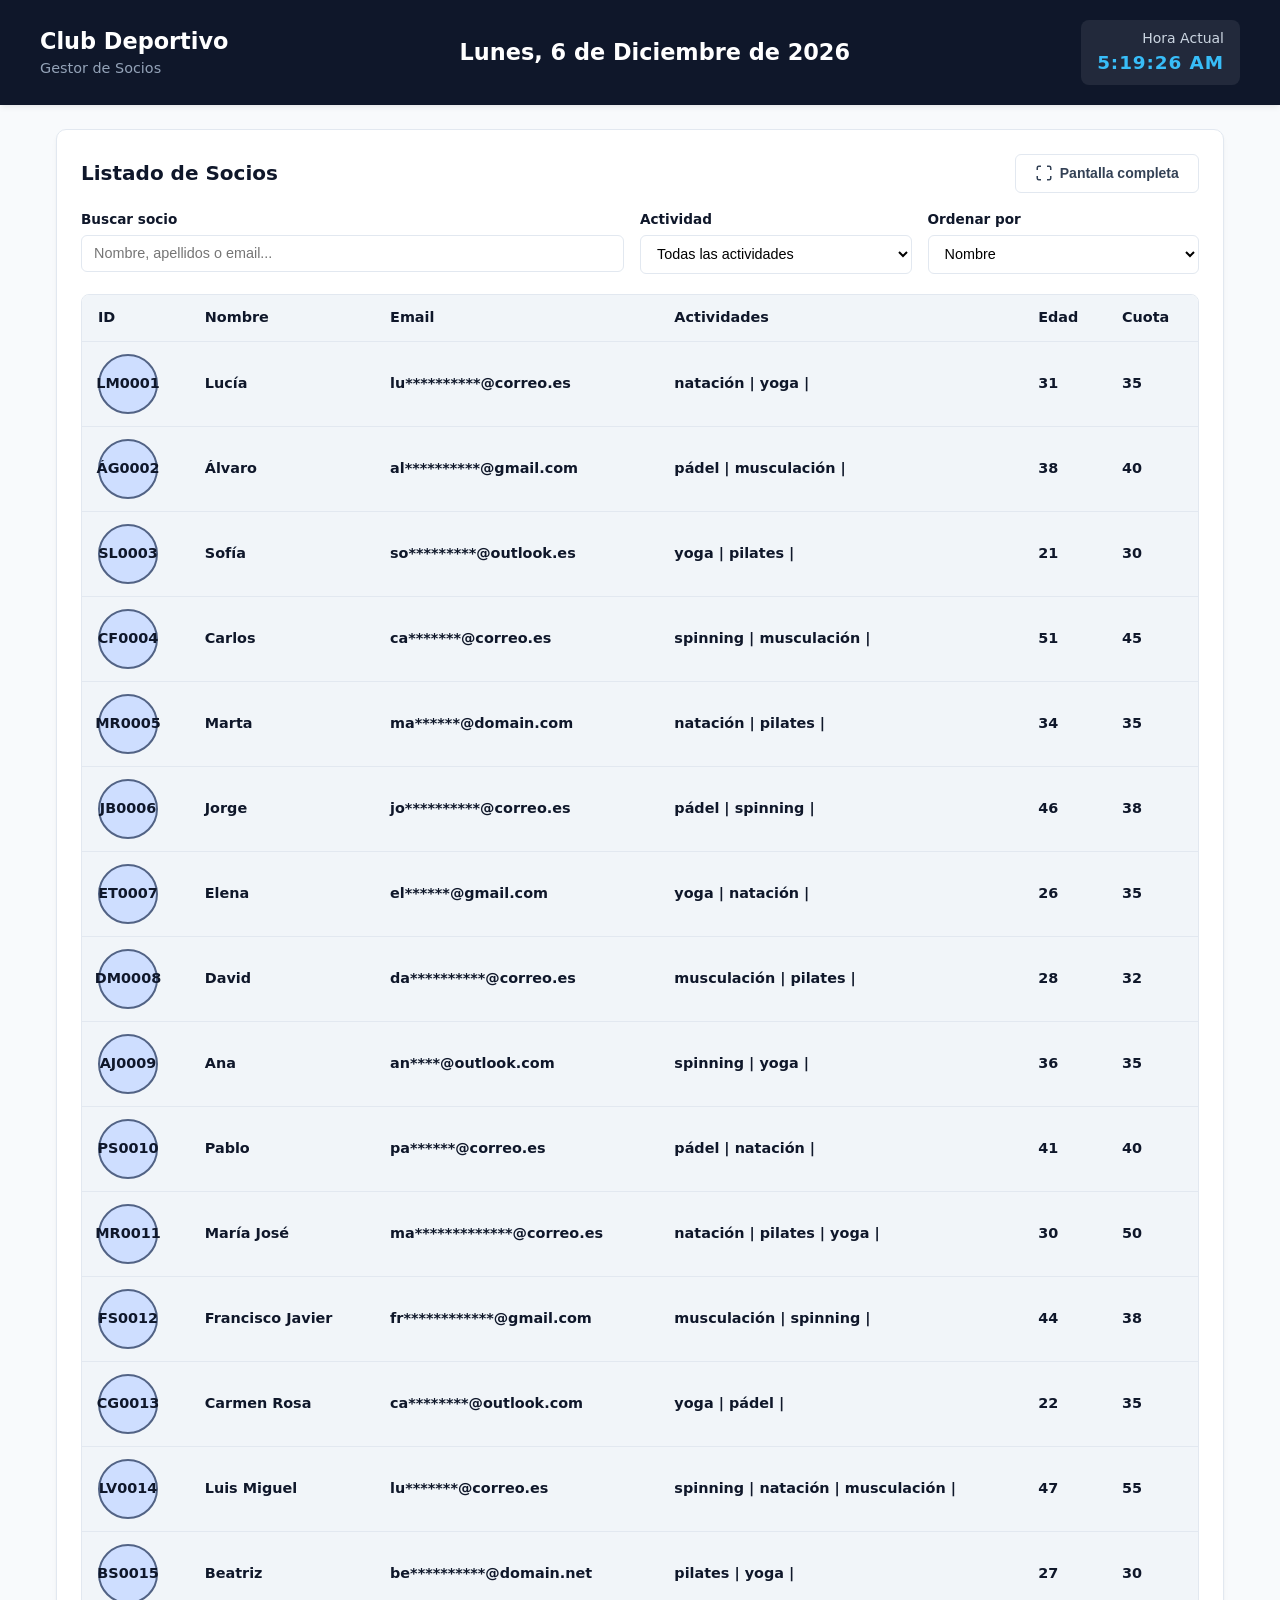
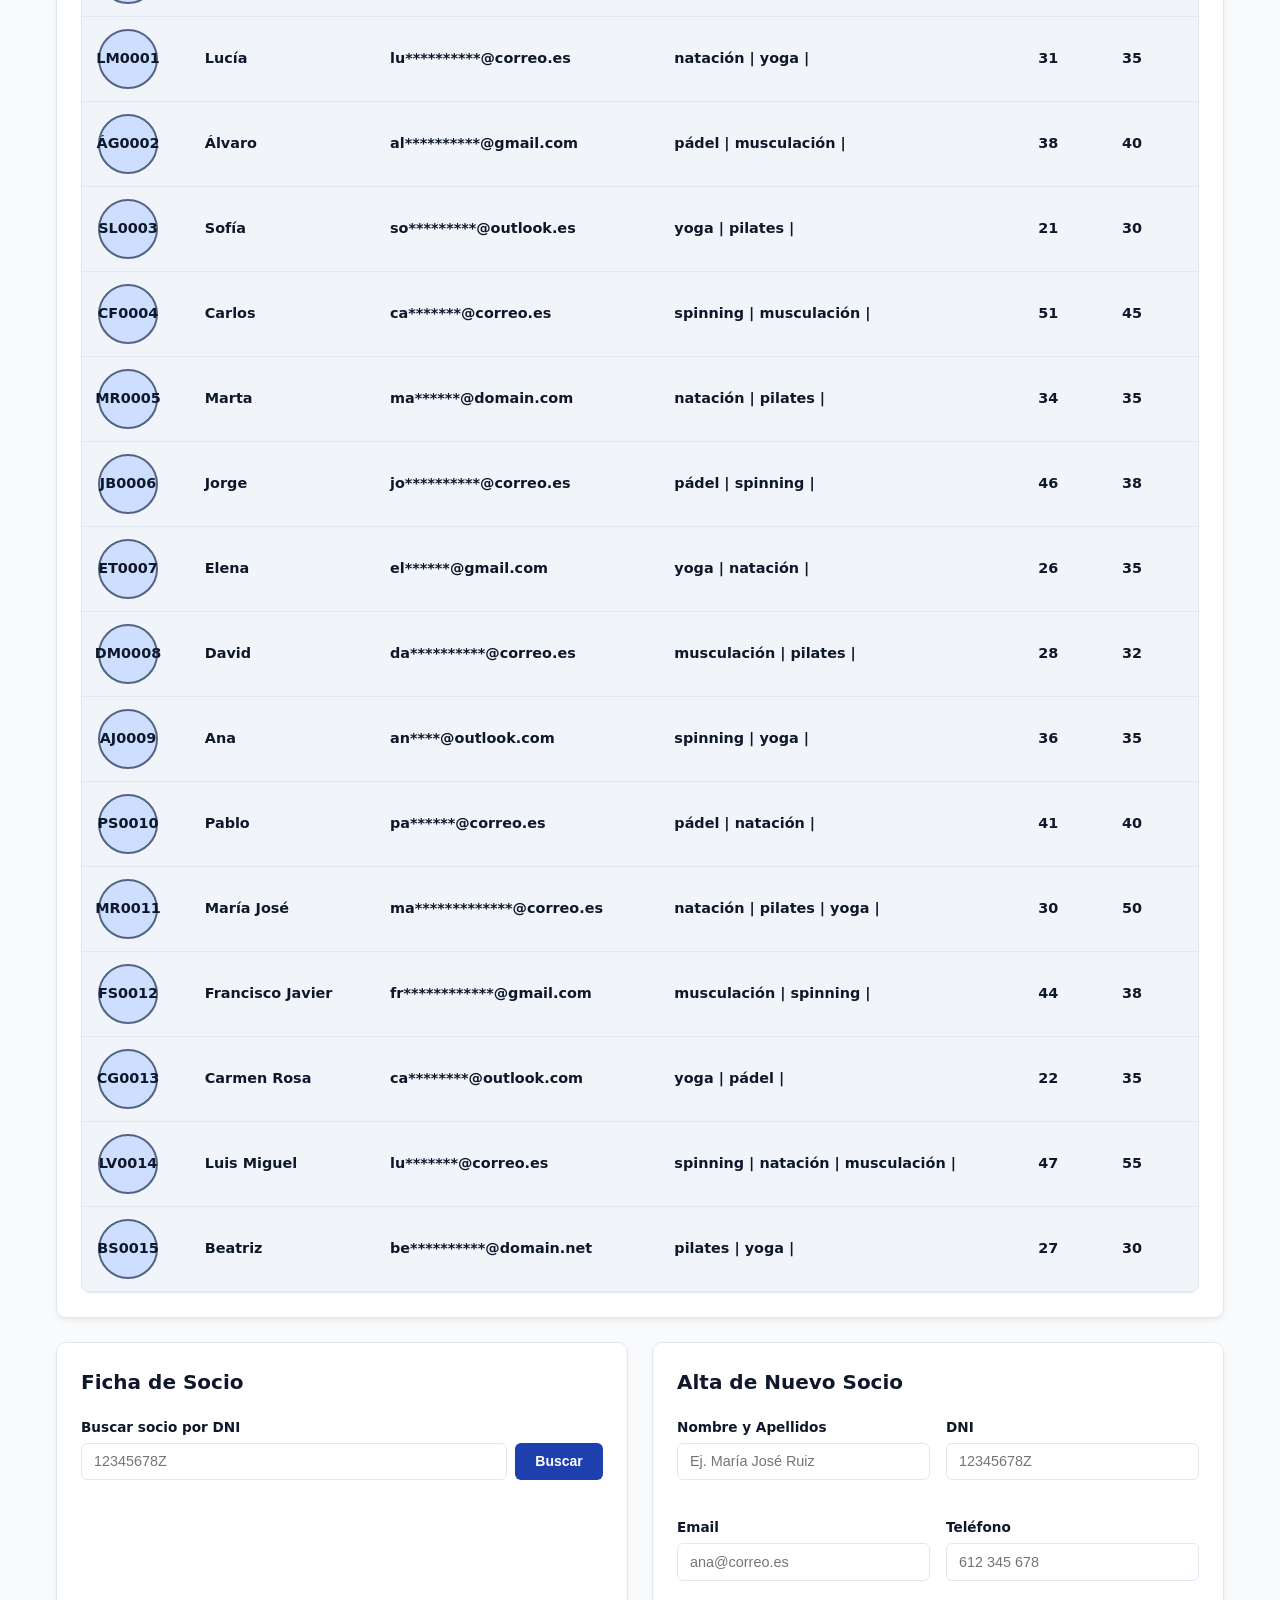
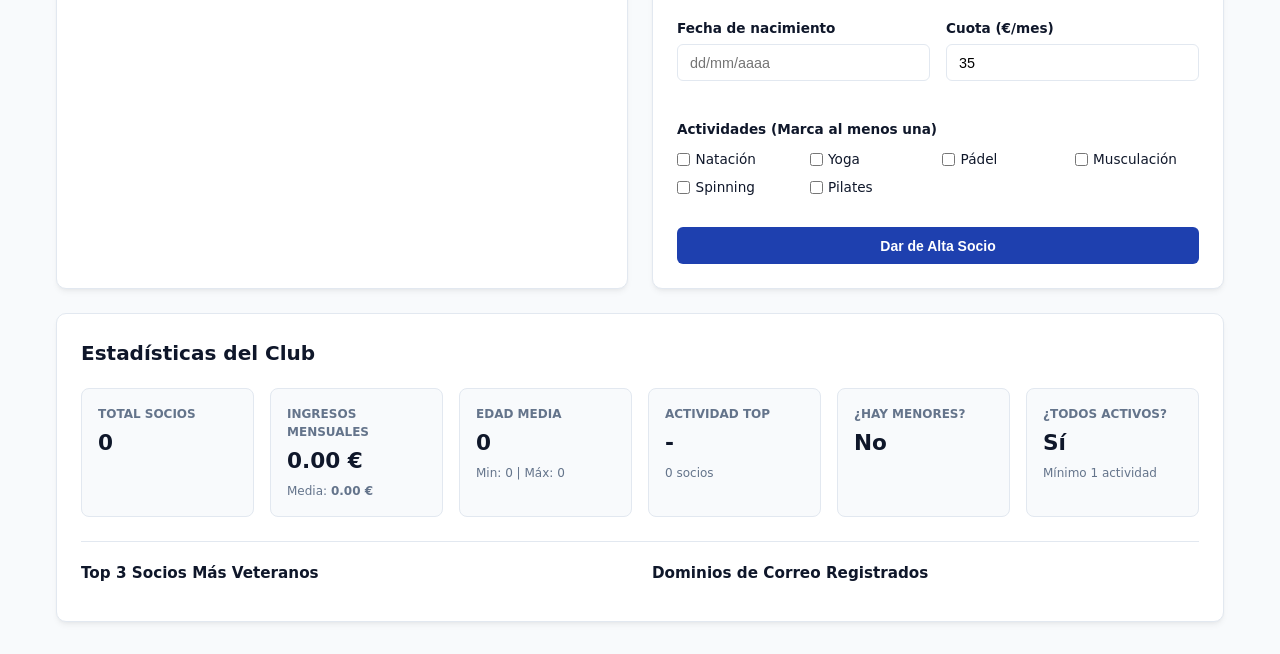
==== Gestor-Social/index.html @ 26bad50e "Actualizacion definitiva de codigo" ====
<!DOCTYPE html>
<html lang="es">
<head>
  <meta charset="UTF-8">
  <meta name="viewport" content="width=device-width, initial-scale=1.0">
  <title>Gestor de Socios - Club Deportivo</title>
  <link rel="stylesheet" href="css/styles.css">
  <script type="module" src="app.js"></script>
</head>
<body>

  <!-- 3.1 Cabecera -->
  <header class="app-header">
    <div class="header-container">
      <h1>Club Deportivo <span>Gestor de Socios</span></h1>
      <h1 id="fechaActual"></h1>
      <div class="datetime-display">
        <span id="current-date" class="date-text">Hora Actual</span>
        <span id="tiempoActual" class="time-text">00:00:00</span>
      </div>
    </div>
  </header>

  <main class="main-container">

    <!-- 3.2 Listado de socios -->
    <section class="card section-listado" id="seccion-listado">
      <div class="section-header">
        <h2>Listado de Socios</h2>
        <button id="btn-fullscreen" class="btn btn-outline" title="Pantalla completa">
          <svg width="18" height="18" viewBox="0 0 24 24" fill="none" stroke="currentColor" stroke-width="2">
            <path d="M8 3H5a2 2 0 0 0-2 2v3m18 0V5a2 2 0 0 0-2-2h-3m0 18h3a2 2 0 0 0 2-2v-3M3 16v3a2 2 0 0 0 2 2h3"></path>
          </svg>
          <span>Pantalla completa</span>
        </button>
      </div>

      <!-- Buscador, Filtro y Ordenación -->
      <div class="toolbar">
        <div class="form-group search-group">
          <label for="input-search">Buscar socio</label>
          <input type="text" id="inpBuscar" placeholder="Nombre, apellidos o email...">
        </div>

        <div class="form-group">
          <label for="select-actividad">Actividad</label>
          <select id="select-actividad">
            <option value="todas">Todas las actividades</option>
            <option value="natación">Natación</option>
            <option value="yoga">Yoga</option>
            <option value="pádel">Pádel</option>
            <option value="musculación">Musculación</option>
            <option value="spinning">Spinning</option>
            <option value="pilates">Pilates</option>
          </select>
        </div>

        <div class="form-group">
          <label for="select-orden">Ordenar por</label>
          <select id="select-orden">
            <option value="nombre">Nombre</option>
            <option value="apellidos">Apellidos</option>
            <option value="jovenes">Más jóvenes primero</option>
            <option value="antiguos">Más antiguos primero</option>
          </select>
        </div>
      </div>

      <!-- Tabla de socios -->
      <div class="table-responsive">
        <table class="socios-table" id="sociosTabla">
          <thead>
            <tr>
              <th>ID</th>
              <th>Nombre</th>
              <th>Email</th>
              <th>Actividades</th>
              <th>Edad</th>
              <th>Cuota</th>
            </tr>
          </thead>
          <tbody id="tabla-socios-body">
            <!-- Filas dinámicas mediante JS -->
          </tbody>
        </table>
        <div id="no-results" class="no-results hidden">
          <p>No hay socios que coincidan</p>
        </div>
      </div>
    </section>

    <div class="grid-two-columns">
      
      <!-- 3.3 Ficha de socio -->
      <section class="card section-ficha">
        <h2>Ficha de Socio</h2>
        <form id="form-ficha" class="inline-form" onsubmit="return false;">
          <div class="form-group">
            <label for="ficha-dni">Buscar socio por DNI</label>
            <div class="input-with-btn">
              <input type="text" id="ficha-dni" placeholder="12345678Z">
              <button type="submit" id="btn-buscar-ficha" class="btn btn-primary">Buscar</button>
            </div>
          </div>
        </form>

        <div id="ficha-error" class="alert alert-error hidden">
          El DNI introducido no corresponde a ningún socio registrado.
        </div>

        <div id="ficha-detalle" class="ficha-detalle hidden">
          <div class="ficha-header">
            <h3 id="ficha-nombre-id">Lucía Martín R. (SOC-0001)</h3>
            <span class="badge" id="ficha-dni-val">12345678Z</span>
          </div>

          <div class="ficha-grid">
            <div class="ficha-item">
              <span class="ficha-label">Email completo</span>
              <span id="ficha-email" class="ficha-val">-</span>
              <small id="ficha-dominio" class="ficha-subval">(dominio: correo.es)</small>
            </div>
            <div class="ficha-item">
              <span class="ficha-label">Teléfono</span>
              <span id="ficha-telefono" class="ficha-val">-</span>
            </div>
            <div class="ficha-item">
              <span class="ficha-label">Fecha Nac. y Edad</span>
              <span id="ficha-nacimiento" class="ficha-val">-</span>
            </div>
            <div class="ficha-item">
              <span class="ficha-label">Fecha Alta / Antigüedad</span>
              <span id="ficha-alta" class="ficha-val">-</span>
            </div>
            <div class="ficha-item">
              <span class="ficha-label">Próximo Cumpleaños</span>
              <span id="ficha-cumple" class="ficha-val">-</span>
            </div>
            <div class="ficha-item">
              <span class="ficha-label">Cuota mensual</span>
              <span id="ficha-cuota" class="ficha-val">-</span>
            </div>
          </div>

          <div class="ficha-actividades-box">
            <span class="ficha-label">Actividades matriculadas</span>
            <div id="ficha-actividades" class="tags-container"></div>
          </div>
        </div>
      </section>

      <!-- 3.4 Alta de socio -->
      <section class="card section-alta">
        <h2>Alta de Nuevo Socio</h2>
        
        <div id="alta-mensaje-exito" class="alert alert-success hidden"></div>

        <form id="form-alta" novalidate>
          <div class="form-row">
            <div class="form-group">
              <label for="alta-nombre">Nombre y Apellidos</label>
              <input type="text" id="alta-nombre" placeholder="Ej. María José Ruiz">
              <span class="error-text" id="err-nombre"></span>
            </div>
            <div class="form-group">
              <label for="alta-dni">DNI</label>
              <input type="text" id="alta-dni" placeholder="12345678Z">
              <span class="error-text" id="err-dni"></span>
            </div>
          </div>

          <div class="form-row">
            <div class="form-group">
              <label for="alta-email">Email</label>
              <input type="email" id="alta-email" placeholder="ana@correo.es">
              <span class="error-text" id="err-email"></span>
            </div>
            <div class="form-group">
              <label for="alta-telefono">Teléfono</label>
              <input type="tel" id="alta-telefono" placeholder="612 345 678">
              <span class="error-text" id="err-telefono"></span>
            </div>
          </div>

          <div class="form-row">
            <div class="form-group">
              <label for="alta-nacimiento">Fecha de nacimiento</label>
              <input type="text" id="alta-nacimiento" placeholder="dd/mm/aaaa">
              <span class="error-text" id="err-nacimiento"></span>
            </div>
            <div class="form-group">
              <label for="alta-cuota">Cuota (€/mes)</label>
              <input type="number" id="alta-cuota" min="0" step="0.01" value="35">
              <span class="error-text" id="err-cuota"></span>
            </div>
          </div>

          <div class="form-group">
            <label>Actividades (Marca al menos una)</label>
            <div class="checkbox-group" id="group-actividades">
              <label class="checkbox-label"><input type="checkbox" name="actividades" value="natación"> Natación</label>
              <label class="checkbox-label"><input type="checkbox" name="actividades" value="yoga"> Yoga</label>
              <label class="checkbox-label"><input type="checkbox" name="actividades" value="pádel"> Pádel</label>
              <label class="checkbox-label"><input type="checkbox" name="actividades" value="musculación"> Musculación</label>
              <label class="checkbox-label"><input type="checkbox" name="actividades" value="spinning"> Spinning</label>
              <label class="checkbox-label"><input type="checkbox" name="actividades" value="pilates"> Pilates</label>
            </div>
            <span class="error-text" id="err-actividades"></span>
          </div>

          <button type="submit" class="btn btn-primary btn-block">Dar de Alta Socio</button>
        </form>
      </section>

    </div>

    <!-- 3.5 Estadísticas -->
    <section class="card section-stats">
      <h2>Estadísticas del Club</h2>
      <div class="stats-grid">
        <div class="stat-card">
          <span class="stat-title">Total Socios</span>
          <span class="stat-value" id="stat-total-socios">0</span>
        </div>
        <div class="stat-card">
          <span class="stat-title">Ingresos Mensuales</span>
          <span class="stat-value" id="stat-ingresos">0.00 €</span>
          <span class="stat-subtext">Media: <strong id="stat-cuota-media">0.00 €</strong></span>
        </div>
        <div class="stat-card">
          <span class="stat-title">Edad Media</span>
          <span class="stat-value" id="stat-edad-media">0</span>
          <span class="stat-subtext">Min: <span id="stat-edad-min">0</span> | Máx: <span id="stat-edad-max">0</span></span>
        </div>
        <div class="stat-card">
          <span class="stat-title">Actividad Top</span>
          <span class="stat-value" id="stat-actividad-top">-</span>
          <span class="stat-subtext" id="stat-actividad-count">0 socios</span>
        </div>
        <div class="stat-card">
          <span class="stat-title">¿Hay Menores?</span>
          <span class="stat-value" id="stat-menores">No</span>
        </div>
        <div class="stat-card">
          <span class="stat-title">¿Todos Activos?</span>
          <span class="stat-value" id="stat-todos-actividad">Sí</span>
          <span class="stat-subtext">Mínimo 1 actividad</span>
        </div>
      </div>

      <div class="stats-footer-grid">
        <div class="stat-box">
          <h3>Top 3 Socios Más Veteranos</h3>
          <ol id="stat-veteranos-list" class="veteranos-list">
            <!-- Carga dinámica -->
          </ol>
        </div>
        <div class="stat-box">
          <h3>Dominios de Correo Registrados</h3>
          <div id="stat-dominios-list" class="tags-container">
            <!-- Carga dinámica -->
          </div>
        </div>
      </div>
    </section>

  </main>

  <script src="app.js"></script>
</body>
</html>
---- Gestor-Social/css/styles.css ----
/* ==========================================================================
   Variables y Estilos Globales
   ========================================================================== */
:root {
  --primary: #1e40af;
  --primary-hover: #1d4ed8;
  --primary-light: #eff6ff;
  --secondary: #0f172a;
  --text: #334155;
  --text-light: #64748b;
  --bg: #f8fafc;
  --card-bg: #ffffff;
  --border: #e2e8f0;
  --danger: #dc2626;
  --danger-light: #fef2f2;
  --success: #16a34a;
  --success-light: #f0fdf4;
  --radius: 10px;
  --shadow: 0 4px 6px -1px rgba(0, 0, 0, 0.05), 0 2px 4px -2px rgba(0, 0, 0, 0.05);
  --shadow-lg: 0 10px 15px -3px rgba(0, 0, 0, 0.1), 0 4px 6px -4px rgba(0, 0, 0, 0.1);
  --transition: all 0.2s ease;
}

* {
  box-sizing: border-box;
  margin: 0;
  padding: 0;
}

.radio {
  width: 60px;               
  height: 60px;
  border-radius: 50%;        
  display: flex;
  align-items: center;
  justify-content: center;
  background-color: #cedeff; 
  border: 2px solid #526385; 
  cursor: pointer;    
}

body {
  font-family: system-ui, -apple-system, BlinkMacSystemFont, 'Segoe UI', Roboto, Oxygen, Ubuntu, Cantarell, sans-serif;
  background-color: var(--bg);
  color: var(--text);
  line-height: 1.5;
  padding-bottom: 2rem;
}

/* ==========================================================================
   Layout Principal y Cabecera
   ========================================================================== */
.app-header {
  background-color: var(--secondary);
  color: #ffffff;
  padding: 1.25rem 1.5rem;
  box-shadow: var(--shadow);
}

.header-container {
  max-width: 1200px;
  margin: 0 auto;
  display: flex;
  justify-content: space-between;
  align-items: center;
  flex-wrap: wrap;
  gap: 1rem;
}

.app-header h1 {
  font-size: 1.4rem;
  font-weight: 700;
  display: flex;
  flex-direction: column;
}

.app-header h1 span {
  font-size: 0.9rem;
  color: #94a3b8;
  font-weight: 400;
}

.datetime-display {
  display: flex;
  flex-direction: column;
  align-items: flex-end;
  background: rgba(255, 255, 255, 0.08);
  padding: 0.5rem 1rem;
  border-radius: 8px;
}

.date-text {
  font-size: 0.875rem;
  color: #cbd5e1;
}

.time-text {
  font-size: 1.15rem;
  font-weight: 700;
  letter-spacing: 0.05em;
  color: #38bdf8;
}

.main-container {
  max-width: 1200px;
  margin: 1.5rem auto 0;
  padding: 0 1rem;
  display: flex;
  flex-direction: column;
  gap: 1.5rem;
}

.grid-two-columns {
  display: grid;
  grid-template-columns: 1fr 1fr;
  gap: 1.5rem;
}

/* ==========================================================================
   Tarjetas / Componentes
   ========================================================================== */
.card {
  background: var(--card-bg);
  border-radius: var(--radius);
  border: 1px solid var(--border);
  padding: 1.5rem;
  box-shadow: var(--shadow);
}

.card h2 {
  font-size: 1.25rem;
  color: var(--secondary);
  margin-bottom: 1.25rem;
}

.section-header {
  display: flex;
  justify-content: space-between;
  align-items: center;
  margin-bottom: 1rem;
}

.section-header h2 {
  margin-bottom: 0;
}

/* ==========================================================================
   3.2 Listado, Tabla y Buscador
   ========================================================================== */
.toolbar {
  display: grid;
  grid-template-columns: 2fr 1fr 1fr;
  gap: 1rem;
  margin-bottom: 1.25rem;
}

.table-responsive {
  overflow-x: auto;
  border: 1px solid var(--border);
  border-radius: 8px;
}

.socios-table {
  width: 100%;
  border-collapse: collapse;
  text-align: left;
  font-size: 0.9rem;
}

.socios-table th,
.socios-table td {
  padding: 0.75rem 1rem;
  border-bottom: 1px solid var(--border);
}

.socios-table th {
  background-color: #f1f5f9;
  color: var(--secondary);
  font-weight: 600;
}

.socios-table tbody tr:hover {
  background-color: #f8fafc;
}

.socios-table tbody tr:last-child td {
  border-bottom: none;
}

/* Estilo del ID con Círculo de Iniciales */
.id-badge {
  display: inline-flex;
  align-items: center;
  gap: 0.5rem;
}

.avatar-circle {
  width: 28px;
  height: 28px;
  border-radius: 50%;
  background-color: var(--primary-light);
  color: var(--primary);
  font-weight: 700;
  font-size: 0.75rem;
  display: inline-flex;
  align-items: center;
  justify-content: center;
}

.no-results {
  padding: 2rem;
  text-align: center;
  color: var(--text-light);
  font-weight: 500;
}

/* Modo Pantalla Completa para la sección listado */
.section-listado:fullscreen {
  background: #ffffff;
  padding: 2rem;
  overflow-y: auto;
}

/* ==========================================================================
   Formularios y Elementos de Entradas
   ========================================================================== */
.form-group {
  display: flex;
  flex-direction: column;
  gap: 0.35rem;
}

.form-row {
  display: grid;
  grid-template-columns: 1fr 1fr;
  gap: 1rem;
  margin-bottom: 1rem;
}

label {
  font-size: 0.85rem;
  font-weight: 600;
  color: var(--secondary);
}

input[type="text"],
input[type="email"],
input[type="tel"],
input[type="number"],
select {
  width: 100%;
  padding: 0.6rem 0.75rem;
  border: 1px solid var(--border);
  border-radius: 6px;
  font-size: 0.9rem;
  outline: none;
  transition: var(--transition);
  background-color: #fff;
}

input:focus,
select:focus {
  border-color: var(--primary);
  box-shadow: 0 0 0 3px rgba(30, 64, 175, 0.15);
}

/* Marcado de errores */
input.input-error {
  border-color: var(--danger) !important;
  background-color: var(--danger-light);
}

.error-text {
  font-size: 0.75rem;
  color: var(--danger);
  min-height: 1rem;
}

.input-with-btn {
  display: flex;
  gap: 0.5rem;
}

.checkbox-group {
  display: grid;
  grid-template-columns: repeat(auto-fill, minmax(110px, 1fr));
  gap: 0.5rem;
  margin-top: 0.25rem;
}

.checkbox-label {
  font-size: 0.85rem;
  font-weight: 400;
  display: flex;
  align-items: center;
  gap: 0.35rem;
  cursor: pointer;
}

/* Botones */
.btn {
  display: inline-flex;
  align-items: center;
  justify-content: center;
  gap: 0.4rem;
  padding: 0.6rem 1.2rem;
  border-radius: 6px;
  font-size: 0.875rem;
  font-weight: 600;
  cursor: pointer;
  border: 1px solid transparent;
  transition: var(--transition);
}

.btn-primary {
  background-color: var(--primary);
  color: #fff;
}

.btn-primary:hover {
  background-color: var(--primary-hover);
}

.btn-outline {
  background: transparent;
  border-color: var(--border);
  color: var(--text);
}

.btn-outline:hover {
  background-color: #f1f5f9;
}

.btn-block {
  width: 100%;
  margin-top: 0.5rem;
}

/* ==========================================================================
   3.3 Ficha de Socio
   ========================================================================== */
.ficha-detalle {
  margin-top: 1.25rem;
  padding-top: 1.25rem;
  border-top: 1px solid var(--border);
}

.ficha-header {
  display: flex;
  justify-content: space-between;
  align-items: center;
  margin-bottom: 1rem;
}

.ficha-header h3 {
  font-size: 1.1rem;
  color: var(--secondary);
}

.badge {
  background: #e2e8f0;
  color: var(--secondary);
  padding: 0.2rem 0.6rem;
  border-radius: 4px;
  font-size: 0.8rem;
  font-weight: 600;
}

.ficha-grid {
  display: grid;
  grid-template-columns: 1fr 1fr;
  gap: 0.85rem;
}

.ficha-item {
  display: flex;
  flex-direction: column;
}

.ficha-label {
  font-size: 0.75rem;
  color: var(--text-light);
  font-weight: 600;
  text-transform: uppercase;
  letter-spacing: 0.03em;
}

.ficha-val {
  font-size: 0.9rem;
  font-weight: 500;

}

.ficha-subval {
  font-size: 0.75rem;
  color: var(--text-light);
}

.ficha-actividades-box {
  margin-top: 1rem;
}

.tags-container {
  display: flex;
  flex-wrap: wrap;
  gap: 0.4rem;
  margin-top: 0.35rem;
}

.tag {
  background: var(--primary-light);
  color: var(--primary);
  padding: 0.25rem 0.6rem;
  border-radius: 20px;
  font-size: 0.75rem;
  font-weight: 600;
}

/* Avisos / Alertas */
.alert {
  padding: 0.75rem 1rem;
  border-radius: 6px;
  font-size: 0.85rem;
  margin-top: 1rem;
}

.alert-error {
  background-color: var(--danger-light);
  color: var(--danger);
  border: 1px solid #fecaca;
}

.alert-success {
  background-color: var(--success-light);
  color: var(--success);
  border: 1px solid #bbf7d0;
  margin-bottom: 1rem;
}

/* ==========================================================================
   3.5 Estadísticas
   ========================================================================== */
.stats-grid {
  display: grid;
  grid-template-columns: repeat(auto-fit, minmax(160px, 1fr));
  gap: 1rem;
  margin-bottom: 1.5rem;
}

.stat-card {
  background-color: #f8fafc;
  border: 1px solid var(--border);
  padding: 1rem;
  border-radius: 8px;
  display: flex;
  flex-direction: column;
}

.stat-title {
  font-size: 0.75rem;
  color: var(--text-light);
  font-weight: 600;
  text-transform: uppercase;
}

.stat-value {
  font-size: 1.35rem;
  font-weight: 700;
  color: var(--secondary);
  margin: 0.25rem 0;
}

.stat-subtext {
  font-size: 0.75rem;
  color: var(--text-light);
}

.stats-footer-grid {
  display: grid;
  grid-template-columns: 1fr 1fr;
  gap: 1.5rem;
  border-top: 1px solid var(--border);
  padding-top: 1.25rem;
}

.stat-box h3 {
  font-size: 0.95rem;
  margin-bottom: 0.75rem;
  color: var(--secondary);
}

.veteranos-list {
  padding-left: 1.2rem;
  font-size: 0.875rem;
}

.veteranos-list li {
  margin-bottom: 0.35rem;
}

/* Auxiliares */
.hidden {
  display: none !important;
}

/* ==========================================================================
   Responsividad (Media Queries)
   ========================================================================== */
@media (max-width: 900px) {
  .grid-two-columns {
    grid-template-columns: 1fr;
  }
}

@media (max-width: 640px) {
  .header-container {
    flex-direction: column;
    align-items: flex-start;
  }

  .datetime-display {
    align-items: flex-start;
    width: 100%;
  }

  .toolbar {
    grid-template-columns: 1fr;
  }

  .form-row {
    grid-template-columns: 1fr;
    margin-bottom: 0;
  }

  .stats-footer-grid {
    grid-template-columns: 1fr;
  }

  .ficha-grid {
    grid-template-columns: 1fr;
  }
}
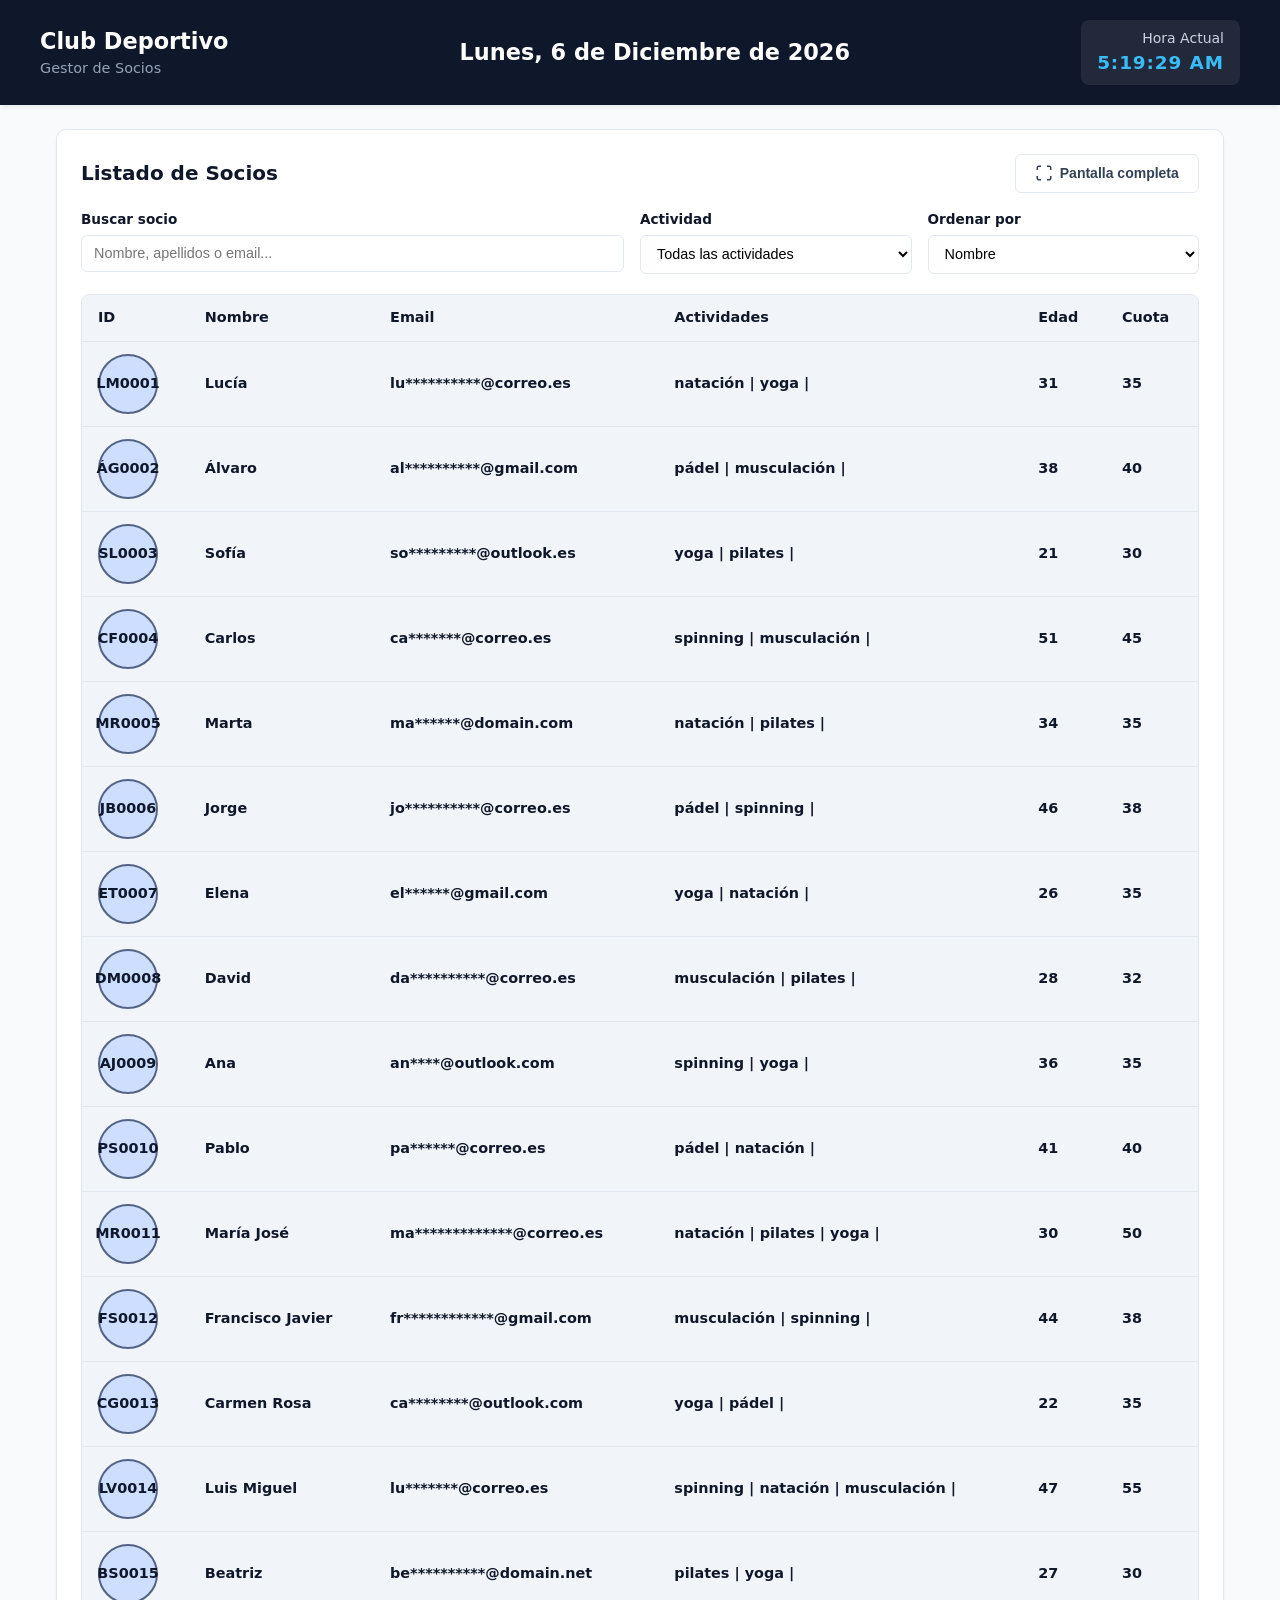
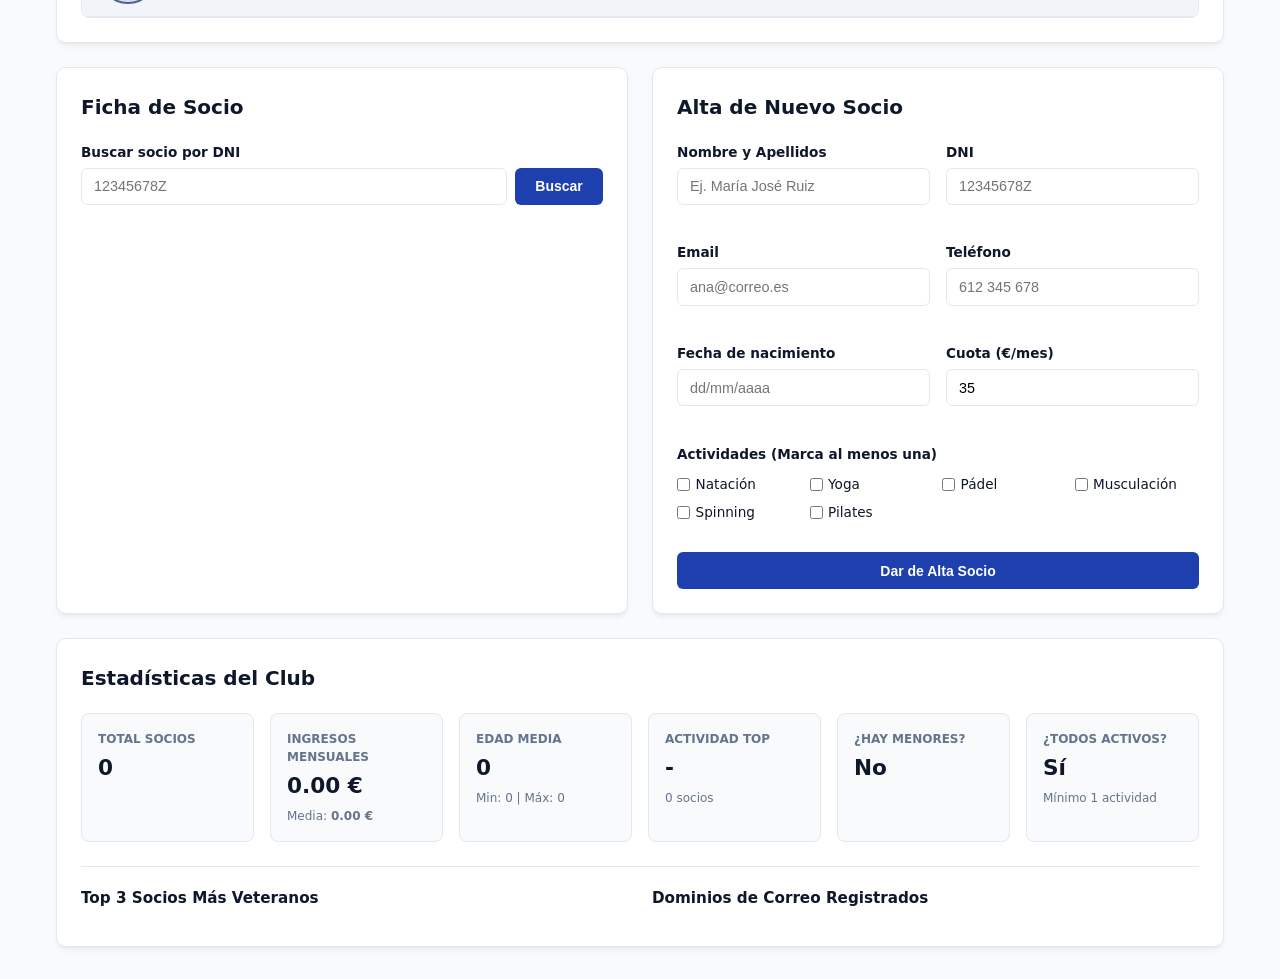
==== commit 11f5f151: "Filtros Terminados" ====
--- a/Gestor-Social/index.html
+++ b/Gestor-Social/index.html
@@ -43,8 +43,8 @@
         </div>
 
         <div class="form-group">
-          <label for="select-actividad">Actividad</label>
-          <select id="select-actividad">
+          <label for="selec-Actividad">Actividad</label>
+          <select id="selecActividad">
             <option value="todas">Todas las actividades</option>
             <option value="natación">Natación</option>
             <option value="yoga">Yoga</option>
@@ -68,7 +68,7 @@
 
       <!-- Tabla de socios -->
       <div class="table-responsive">
-        <table class="socios-table" id="sociosTabla">
+        <table class="socios-table" >
           <thead>
             <tr>
               <th>ID</th>
@@ -79,7 +79,7 @@
               <th>Cuota</th>
             </tr>
           </thead>
-          <tbody id="tabla-socios-body">
+          <tbody id="sociosTabla">
             <!-- Filas dinámicas mediante JS -->
           </tbody>
         </table>
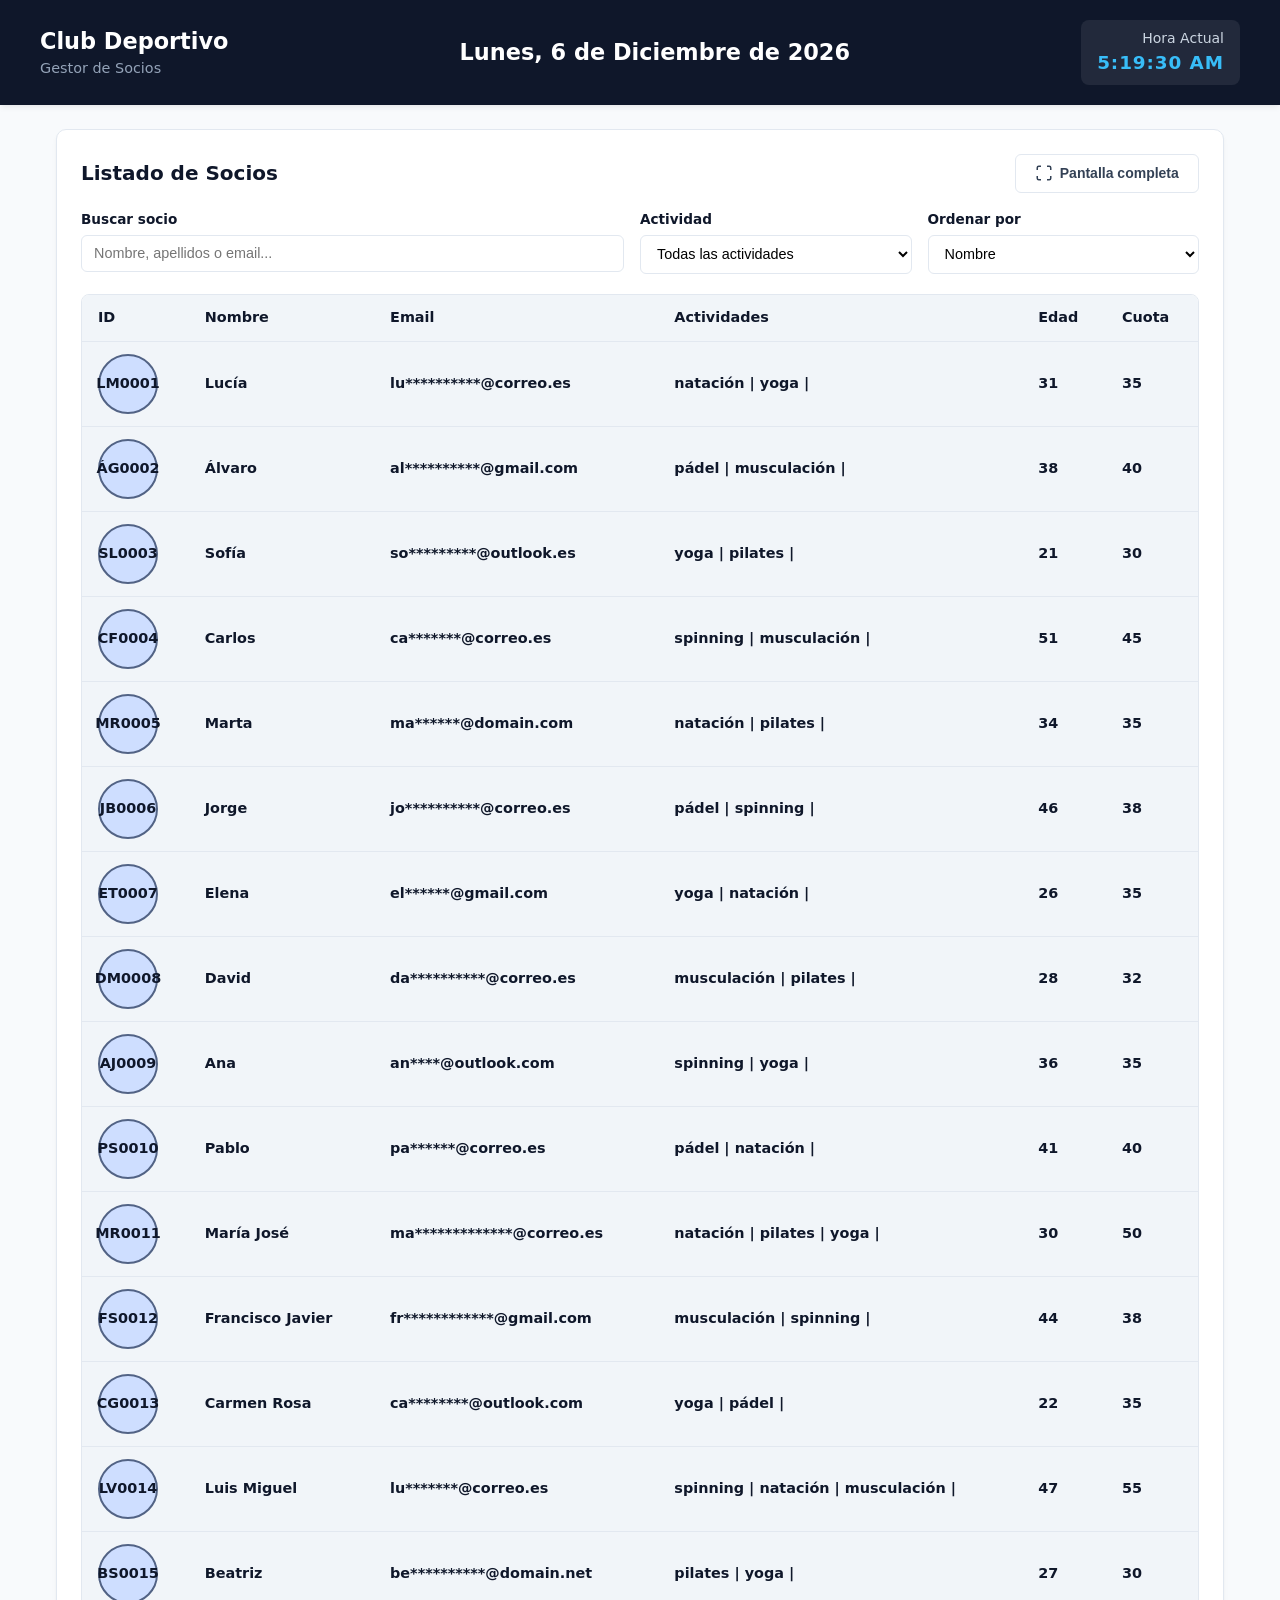
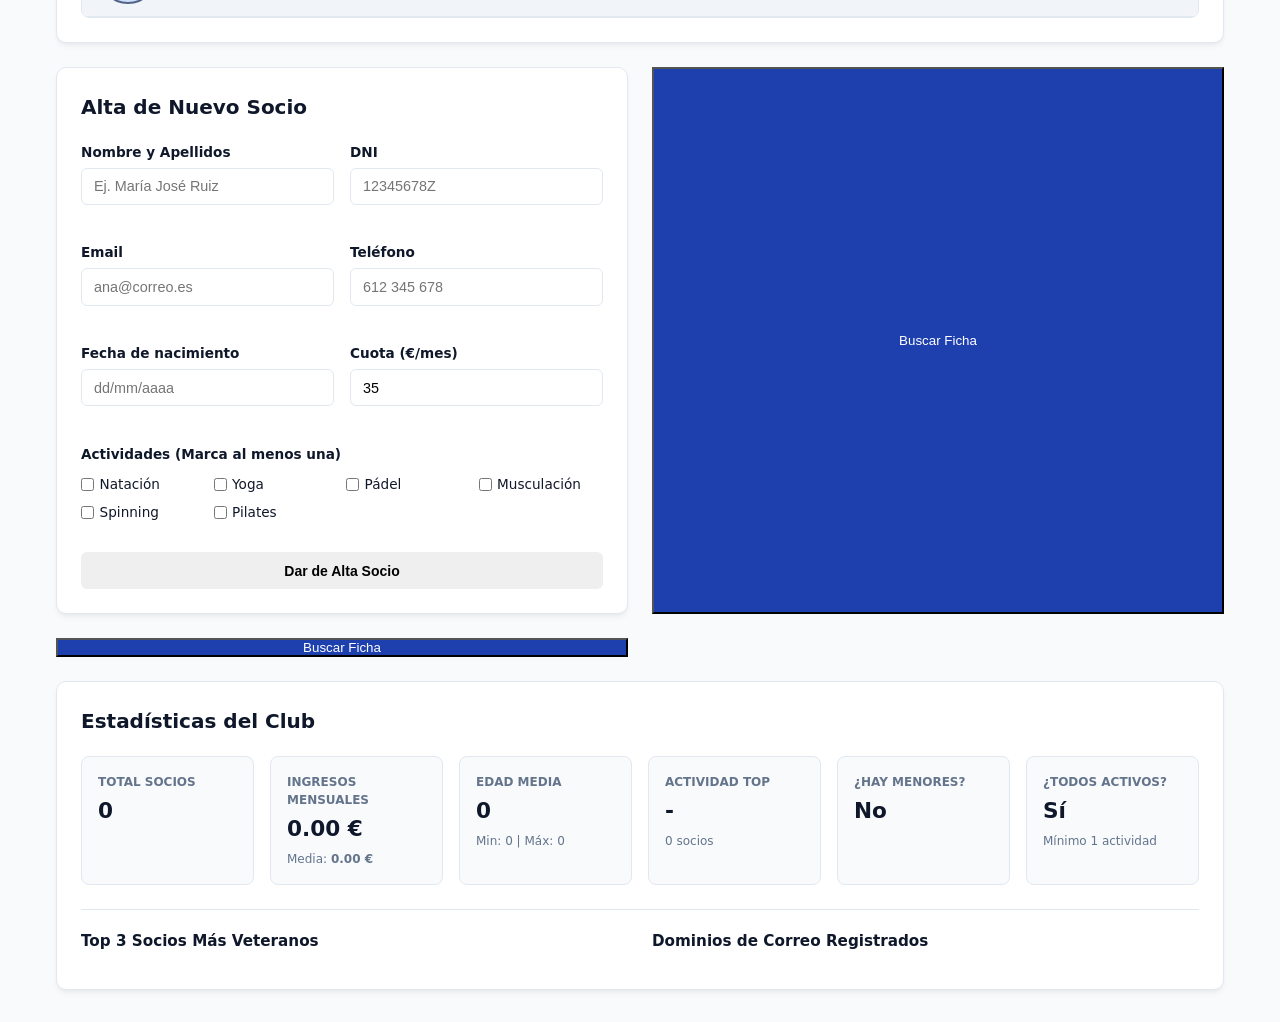
==== commit a86a4942: "ventana Window" ====
--- a/Gestor-Social/index.html
+++ b/Gestor-Social/index.html
@@ -27,7 +27,7 @@
     <section class="card section-listado" id="seccion-listado">
       <div class="section-header">
         <h2>Listado de Socios</h2>
-        <button id="btn-fullscreen" class="btn btn-outline" title="Pantalla completa">
+        <button id="btnFullscreen" class="btn btn-outline" title="Pantalla completa">
           <svg width="18" height="18" viewBox="0 0 24 24" fill="none" stroke="currentColor" stroke-width="2">
             <path d="M8 3H5a2 2 0 0 0-2 2v3m18 0V5a2 2 0 0 0-2-2h-3m0 18h3a2 2 0 0 0 2-2v-3M3 16v3a2 2 0 0 0 2 2h3"></path>
           </svg>
@@ -57,7 +57,7 @@
 
         <div class="form-group">
           <label for="select-orden">Ordenar por</label>
-          <select id="select-orden">
+          <select id="selecOrdenar">
             <option value="nombre">Nombre</option>
             <option value="apellidos">Apellidos</option>
             <option value="jovenes">Más jóvenes primero</option>
@@ -89,66 +89,8 @@
       </div>
     </section>
 
-    <div class="grid-two-columns">
+    <div class="ventanasOpciones" id="ventanasOpciones">
       
-      <!-- 3.3 Ficha de socio -->
-      <section class="card section-ficha">
-        <h2>Ficha de Socio</h2>
-        <form id="form-ficha" class="inline-form" onsubmit="return false;">
-          <div class="form-group">
-            <label for="ficha-dni">Buscar socio por DNI</label>
-            <div class="input-with-btn">
-              <input type="text" id="ficha-dni" placeholder="12345678Z">
-              <button type="submit" id="btn-buscar-ficha" class="btn btn-primary">Buscar</button>
-            </div>
-          </div>
-        </form>
-
-        <div id="ficha-error" class="alert alert-error hidden">
-          El DNI introducido no corresponde a ningún socio registrado.
-        </div>
-
-        <div id="ficha-detalle" class="ficha-detalle hidden">
-          <div class="ficha-header">
-            <h3 id="ficha-nombre-id">Lucía Martín R. (SOC-0001)</h3>
-            <span class="badge" id="ficha-dni-val">12345678Z</span>
-          </div>
-
-          <div class="ficha-grid">
-            <div class="ficha-item">
-              <span class="ficha-label">Email completo</span>
-              <span id="ficha-email" class="ficha-val">-</span>
-              <small id="ficha-dominio" class="ficha-subval">(dominio: correo.es)</small>
-            </div>
-            <div class="ficha-item">
-              <span class="ficha-label">Teléfono</span>
-              <span id="ficha-telefono" class="ficha-val">-</span>
-            </div>
-            <div class="ficha-item">
-              <span class="ficha-label">Fecha Nac. y Edad</span>
-              <span id="ficha-nacimiento" class="ficha-val">-</span>
-            </div>
-            <div class="ficha-item">
-              <span class="ficha-label">Fecha Alta / Antigüedad</span>
-              <span id="ficha-alta" class="ficha-val">-</span>
-            </div>
-            <div class="ficha-item">
-              <span class="ficha-label">Próximo Cumpleaños</span>
-              <span id="ficha-cumple" class="ficha-val">-</span>
-            </div>
-            <div class="ficha-item">
-              <span class="ficha-label">Cuota mensual</span>
-              <span id="ficha-cuota" class="ficha-val">-</span>
-            </div>
-          </div>
-
-          <div class="ficha-actividades-box">
-            <span class="ficha-label">Actividades matriculadas</span>
-            <div id="ficha-actividades" class="tags-container"></div>
-          </div>
-        </div>
-      </section>
-
       <!-- 3.4 Alta de socio -->
       <section class="card section-alta">
         <h2>Alta de Nuevo Socio</h2>
--- a/Gestor-Social/css/styles.css
+++ b/Gestor-Social/css/styles.css
@@ -110,7 +110,7 @@
   gap: 1.5rem;
 }
 
-.grid-two-columns {
+.ventanasOpciones {
   display: grid;
   grid-template-columns: 1fr 1fr;
   gap: 1.5rem;
@@ -312,12 +312,12 @@
   transition: var(--transition);
 }
 
-.btn-primary {
+.btnDefecto {
   background-color: var(--primary);
   color: #fff;
 }
 
-.btn-primary:hover {
+.btnDefecto:hover {
   background-color: var(--primary-hover);
 }
 
@@ -539,4 +539,20 @@
   .ficha-grid {
     grid-template-columns: 1fr;
   }
+}
+
+
+/* Cuando el contenedor div esté en pantalla completa */
+#sociosTabla:fullscreen {
+  width: 100vw !important;
+  height: 100vh !important;
+  background-color: #ffffff !important;
+  padding: 20px;
+  overflow: auto !important; /* Muestra el scroll si es muy grande */
+  box-sizing: border-box;
+}
+
+/* Y obligamos a la tabla que está dentro a estirarse al 100% del ancho */
+#sociosTabla:fullscreen table {
+  width: 100% !important;
 }
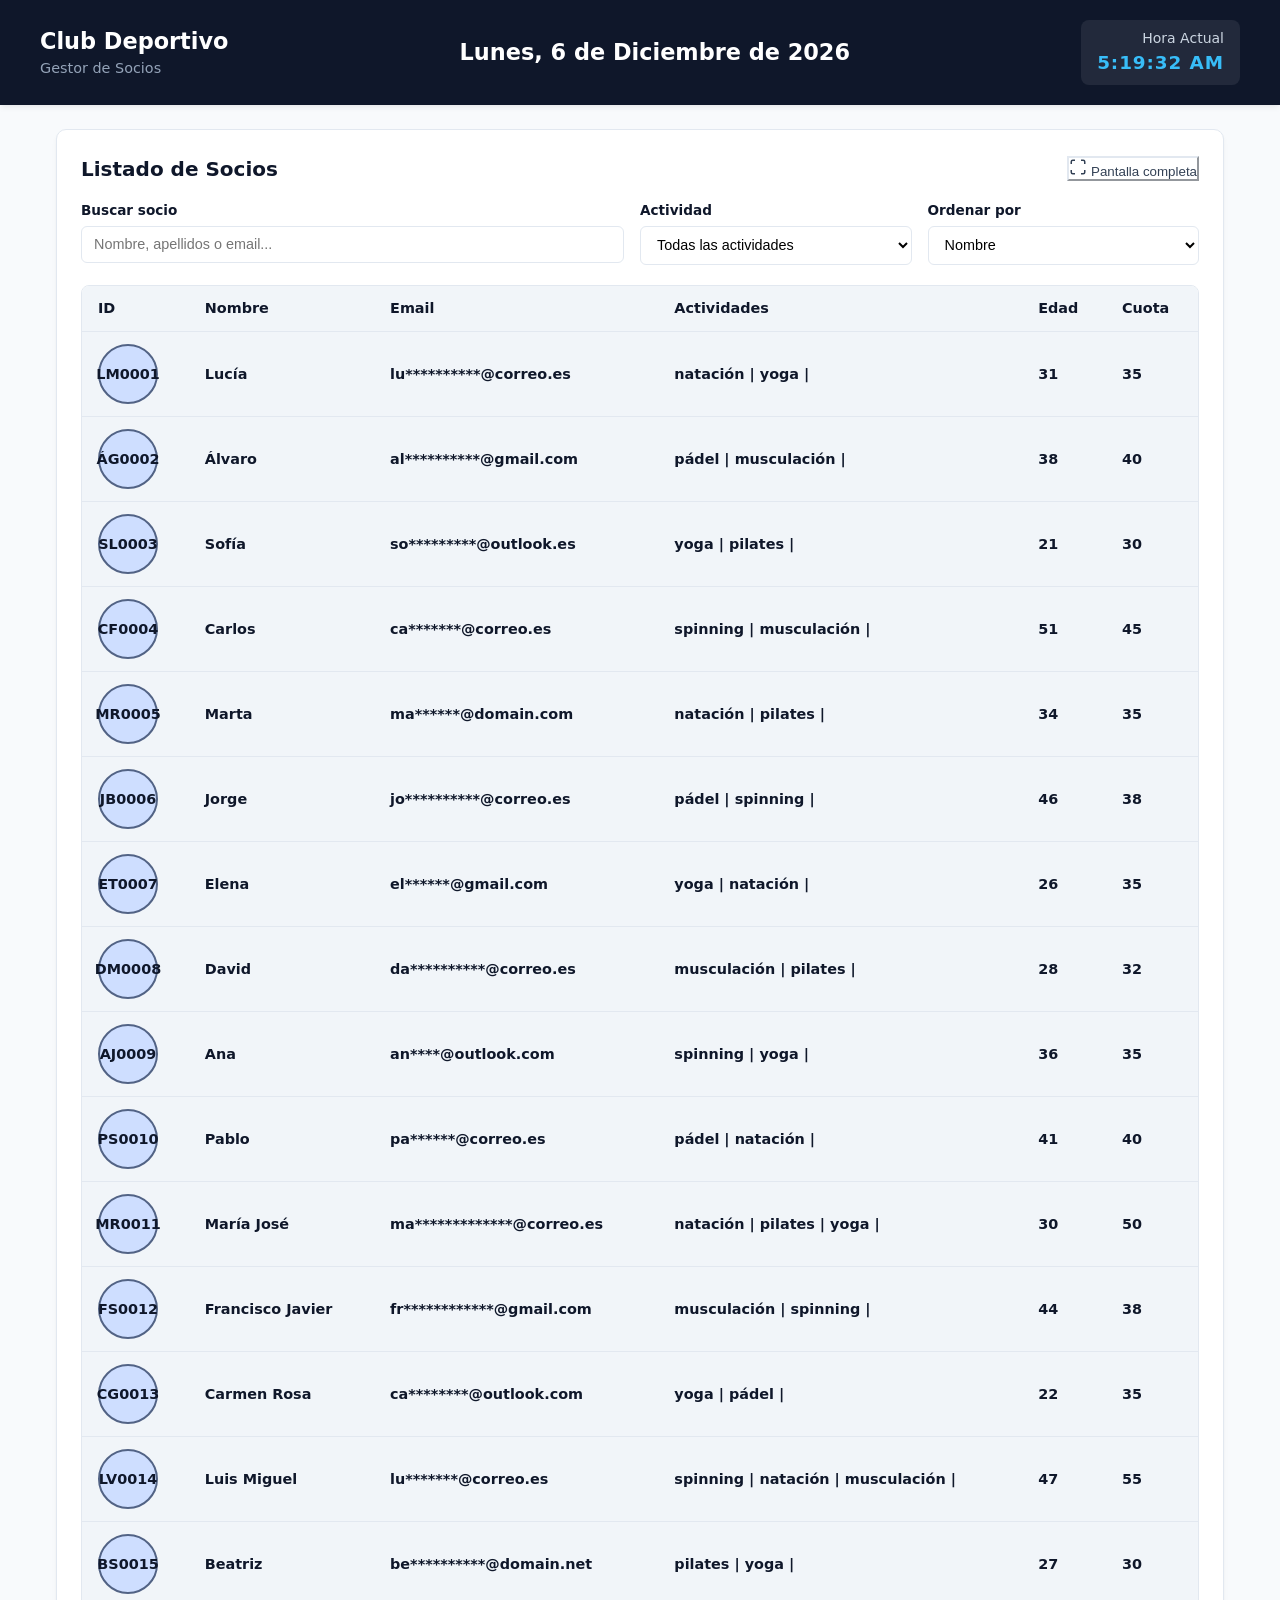
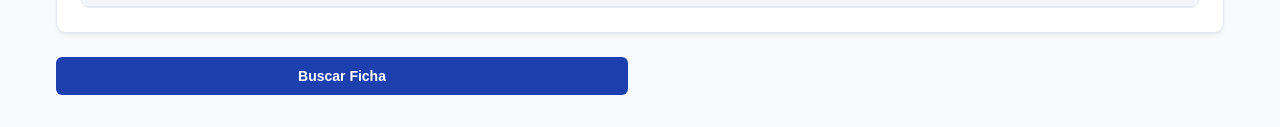
==== commit 7a6a31ed: "Terminar Ficha Buscar" ====
--- a/Gestor-Social/index.html
+++ b/Gestor-Social/index.html
@@ -5,7 +5,7 @@
   <meta name="viewport" content="width=device-width, initial-scale=1.0">
   <title>Gestor de Socios - Club Deportivo</title>
   <link rel="stylesheet" href="css/styles.css">
-  <script type="module" src="app.js"></script>
+  <script  src="app.js" defer></script>
 </head>
 <body>
 
@@ -91,123 +91,10 @@
 
     <div class="ventanasOpciones" id="ventanasOpciones">
       
-      <!-- 3.4 Alta de socio -->
-      <section class="card section-alta">
-        <h2>Alta de Nuevo Socio</h2>
-        
-        <div id="alta-mensaje-exito" class="alert alert-success hidden"></div>
-
-        <form id="form-alta" novalidate>
-          <div class="form-row">
-            <div class="form-group">
-              <label for="alta-nombre">Nombre y Apellidos</label>
-              <input type="text" id="alta-nombre" placeholder="Ej. María José Ruiz">
-              <span class="error-text" id="err-nombre"></span>
-            </div>
-            <div class="form-group">
-              <label for="alta-dni">DNI</label>
-              <input type="text" id="alta-dni" placeholder="12345678Z">
-              <span class="error-text" id="err-dni"></span>
-            </div>
-          </div>
-
-          <div class="form-row">
-            <div class="form-group">
-              <label for="alta-email">Email</label>
-              <input type="email" id="alta-email" placeholder="ana@correo.es">
-              <span class="error-text" id="err-email"></span>
-            </div>
-            <div class="form-group">
-              <label for="alta-telefono">Teléfono</label>
-              <input type="tel" id="alta-telefono" placeholder="612 345 678">
-              <span class="error-text" id="err-telefono"></span>
-            </div>
-          </div>
-
-          <div class="form-row">
-            <div class="form-group">
-              <label for="alta-nacimiento">Fecha de nacimiento</label>
-              <input type="text" id="alta-nacimiento" placeholder="dd/mm/aaaa">
-              <span class="error-text" id="err-nacimiento"></span>
-            </div>
-            <div class="form-group">
-              <label for="alta-cuota">Cuota (€/mes)</label>
-              <input type="number" id="alta-cuota" min="0" step="0.01" value="35">
-              <span class="error-text" id="err-cuota"></span>
-            </div>
-          </div>
-
-          <div class="form-group">
-            <label>Actividades (Marca al menos una)</label>
-            <div class="checkbox-group" id="group-actividades">
-              <label class="checkbox-label"><input type="checkbox" name="actividades" value="natación"> Natación</label>
-              <label class="checkbox-label"><input type="checkbox" name="actividades" value="yoga"> Yoga</label>
-              <label class="checkbox-label"><input type="checkbox" name="actividades" value="pádel"> Pádel</label>
-              <label class="checkbox-label"><input type="checkbox" name="actividades" value="musculación"> Musculación</label>
-              <label class="checkbox-label"><input type="checkbox" name="actividades" value="spinning"> Spinning</label>
-              <label class="checkbox-label"><input type="checkbox" name="actividades" value="pilates"> Pilates</label>
-            </div>
-            <span class="error-text" id="err-actividades"></span>
-          </div>
-
-          <button type="submit" class="btn btn-primary btn-block">Dar de Alta Socio</button>
-        </form>
-      </section>
-
-    </div>
-
-    <!-- 3.5 Estadísticas -->
-    <section class="card section-stats">
-      <h2>Estadísticas del Club</h2>
-      <div class="stats-grid">
-        <div class="stat-card">
-          <span class="stat-title">Total Socios</span>
-          <span class="stat-value" id="stat-total-socios">0</span>
-        </div>
-        <div class="stat-card">
-          <span class="stat-title">Ingresos Mensuales</span>
-          <span class="stat-value" id="stat-ingresos">0.00 €</span>
-          <span class="stat-subtext">Media: <strong id="stat-cuota-media">0.00 €</strong></span>
-        </div>
-        <div class="stat-card">
-          <span class="stat-title">Edad Media</span>
-          <span class="stat-value" id="stat-edad-media">0</span>
-          <span class="stat-subtext">Min: <span id="stat-edad-min">0</span> | Máx: <span id="stat-edad-max">0</span></span>
-        </div>
-        <div class="stat-card">
-          <span class="stat-title">Actividad Top</span>
-          <span class="stat-value" id="stat-actividad-top">-</span>
-          <span class="stat-subtext" id="stat-actividad-count">0 socios</span>
-        </div>
-        <div class="stat-card">
-          <span class="stat-title">¿Hay Menores?</span>
-          <span class="stat-value" id="stat-menores">No</span>
-        </div>
-        <div class="stat-card">
-          <span class="stat-title">¿Todos Activos?</span>
-          <span class="stat-value" id="stat-todos-actividad">Sí</span>
-          <span class="stat-subtext">Mínimo 1 actividad</span>
-        </div>
-      </div>
-
-      <div class="stats-footer-grid">
-        <div class="stat-box">
-          <h3>Top 3 Socios Más Veteranos</h3>
-          <ol id="stat-veteranos-list" class="veteranos-list">
-            <!-- Carga dinámica -->
-          </ol>
-        </div>
-        <div class="stat-box">
-          <h3>Dominios de Correo Registrados</h3>
-          <div id="stat-dominios-list" class="tags-container">
-            <!-- Carga dinámica -->
-          </div>
-        </div>
-      </div>
+     </div>
     </section>
 
   </main>
 
-  <script src="app.js"></script>
 </body>
 </html>
--- a/Gestor-Social/css/styles.css
+++ b/Gestor-Social/css/styles.css
@@ -298,7 +298,7 @@
 }
 
 /* Botones */
-.btn {
+.btnDefecto {
   display: inline-flex;
   align-items: center;
   justify-content: center;
@@ -424,7 +424,7 @@
   margin-top: 1rem;
 }
 
-.alert-error {
+.error {
   background-color: var(--danger-light);
   color: var(--danger);
   border: 1px solid #fecaca;
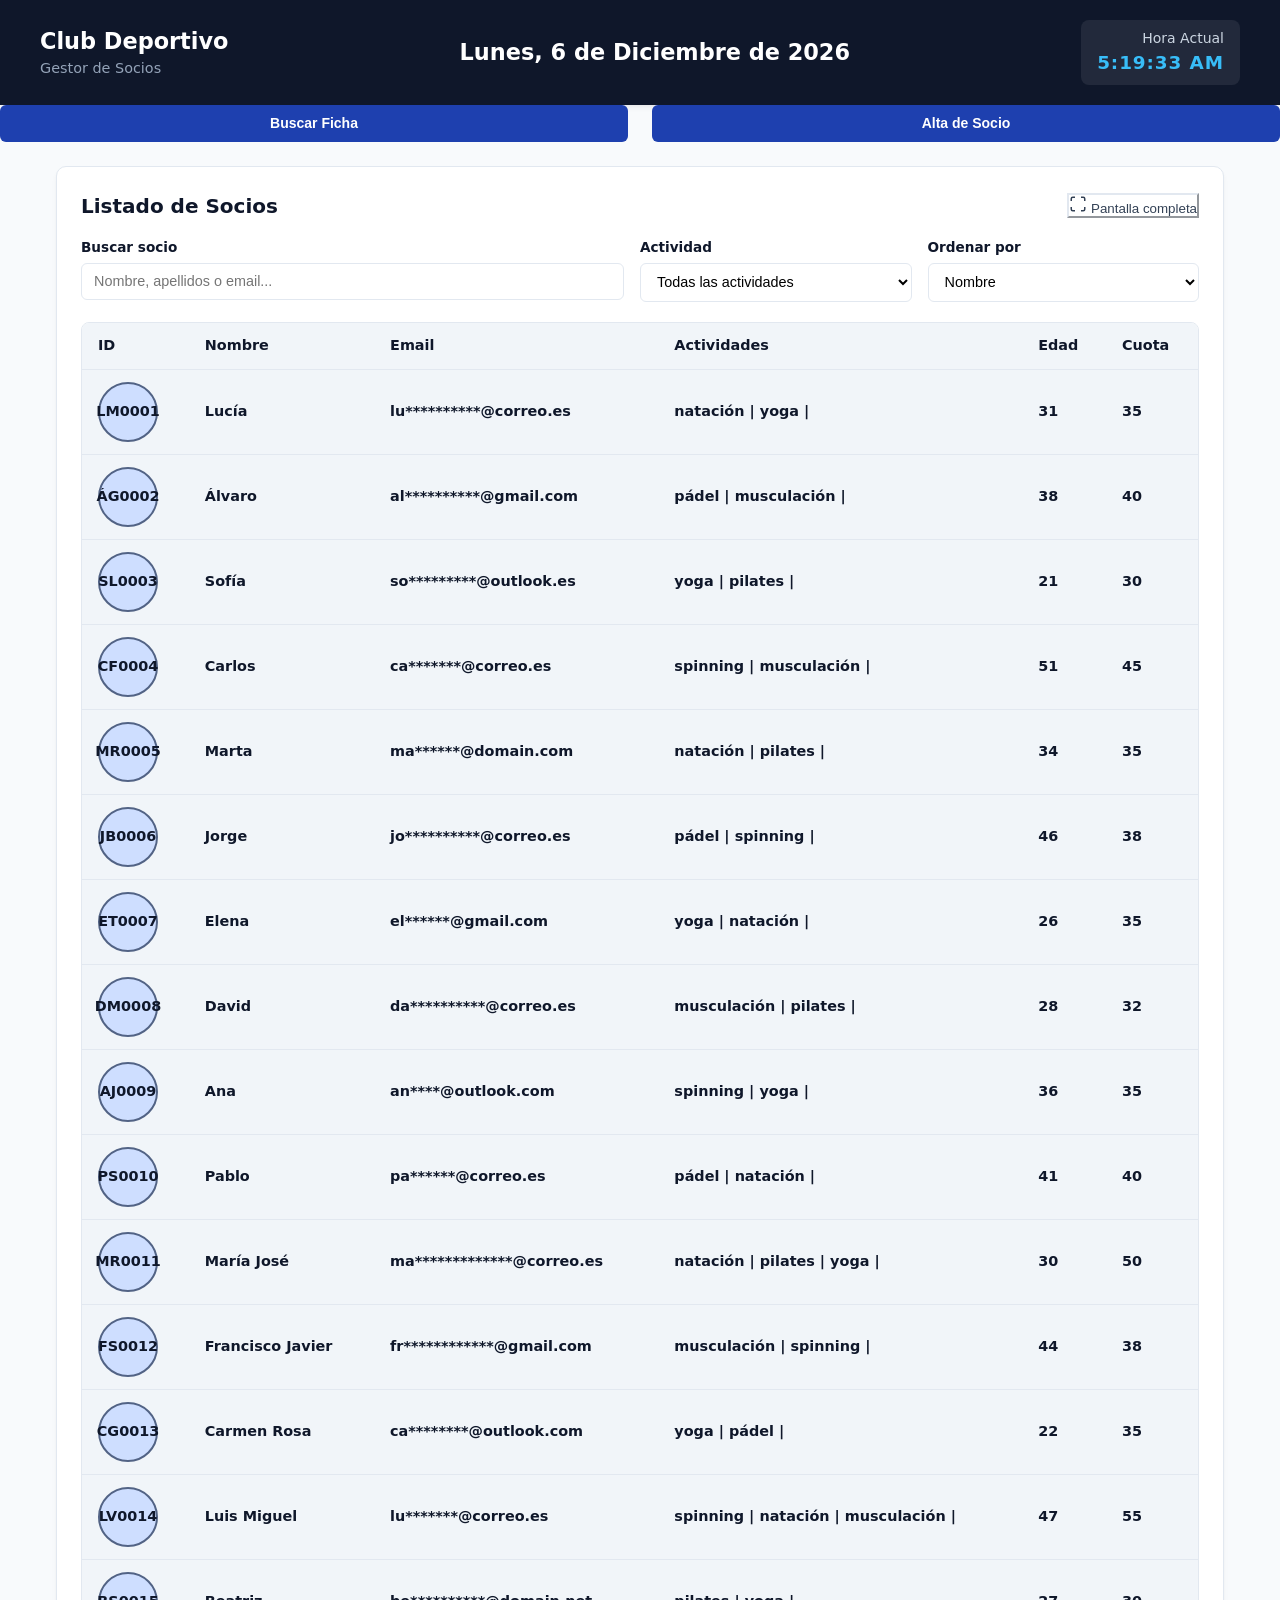
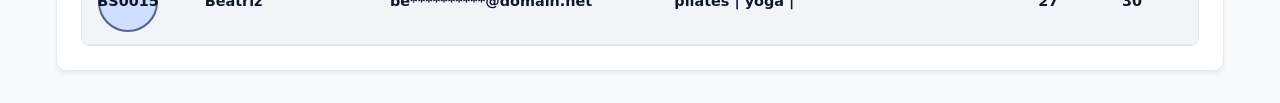
==== commit 2db30666: "Terminar Ficha" ====
--- a/Gestor-Social/index.html
+++ b/Gestor-Social/index.html
@@ -20,6 +20,8 @@
       </div>
     </div>
   </header>
+
+  <div class="ventanasOpciones" id="ventanasOpciones"></div>
 
   <main class="main-container">
 
@@ -89,7 +91,6 @@
       </div>
     </section>
 
-    <div class="ventanasOpciones" id="ventanasOpciones">
       
      </div>
     </section>
